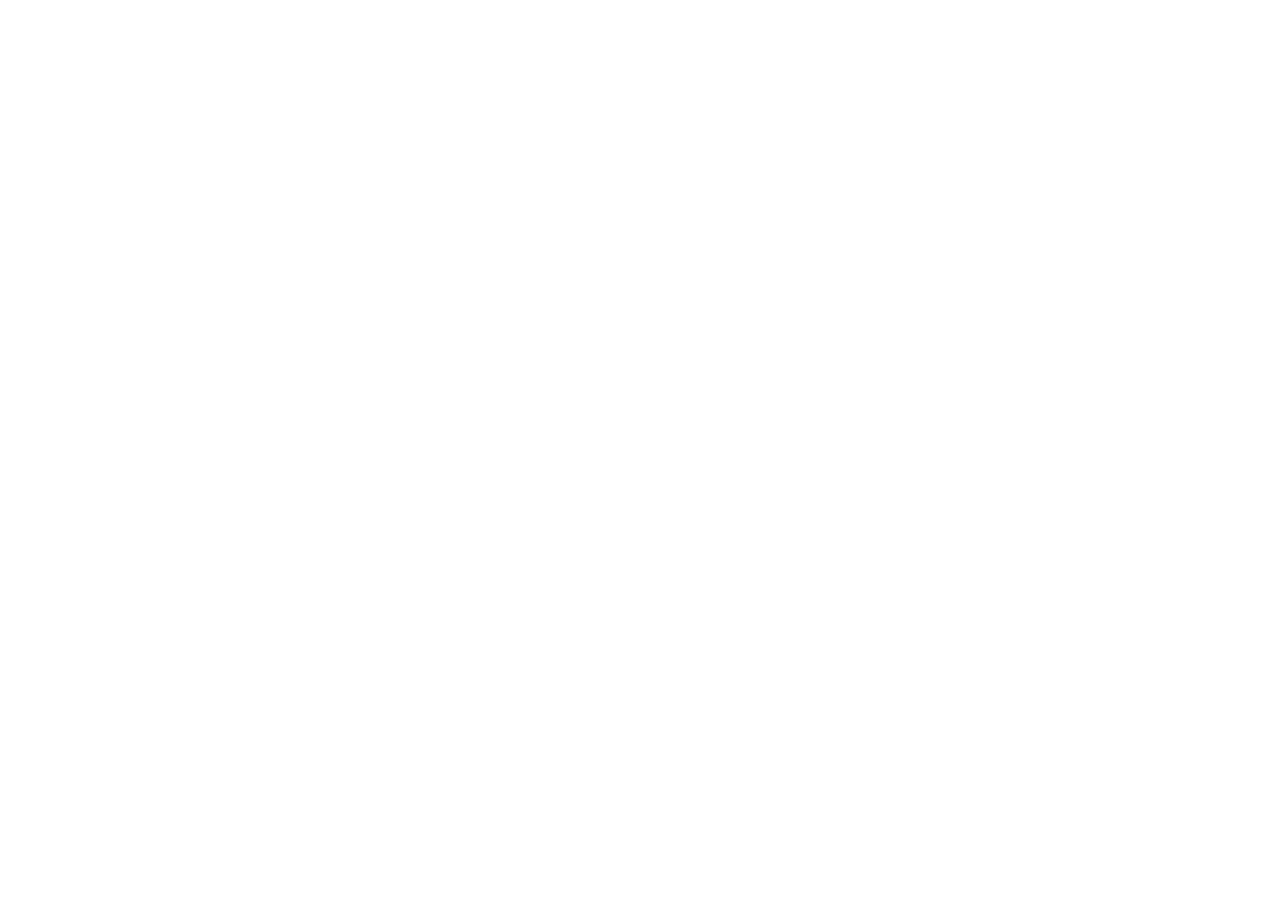
==== dashboard.html @ fde68d27 "Vendor folder added" ====
<!doctype html>
<html lang="en">

<head>
    <!-- Required meta tags -->
    <meta charset="utf-8">
    <meta name="viewport" content="width=device-width, initial-scale=1">

    <!-- Bootstrap CSS -->
    <link href="vendor/bootstrap/css/bootstrap.min.css" rel="stylesheet">

    <!-- Fontawesome -->
    <link rel="stylesheet" href="vendor/fontawesome/css/all.min.css" />

    <!-- Custom CSS -->
    <link rel="stylesheet" href="./assets/css/main.css">

    <title>Placement Tutor</title>
</head>

<body>
    <!-- Main -->

    <!-- Jquery -->
    <script src="vendor/jQuery/jquery.min.js"></script>

    <!-- Bootstrap -->
    <script src="vendor/bootstrap/js/bootstrap.bundle.min.js"></script>
</body>

</html>
---- assets/css/main.css ----
@import url(./utils.css);
@import url(./style.css);
@import url(./responsive.css);
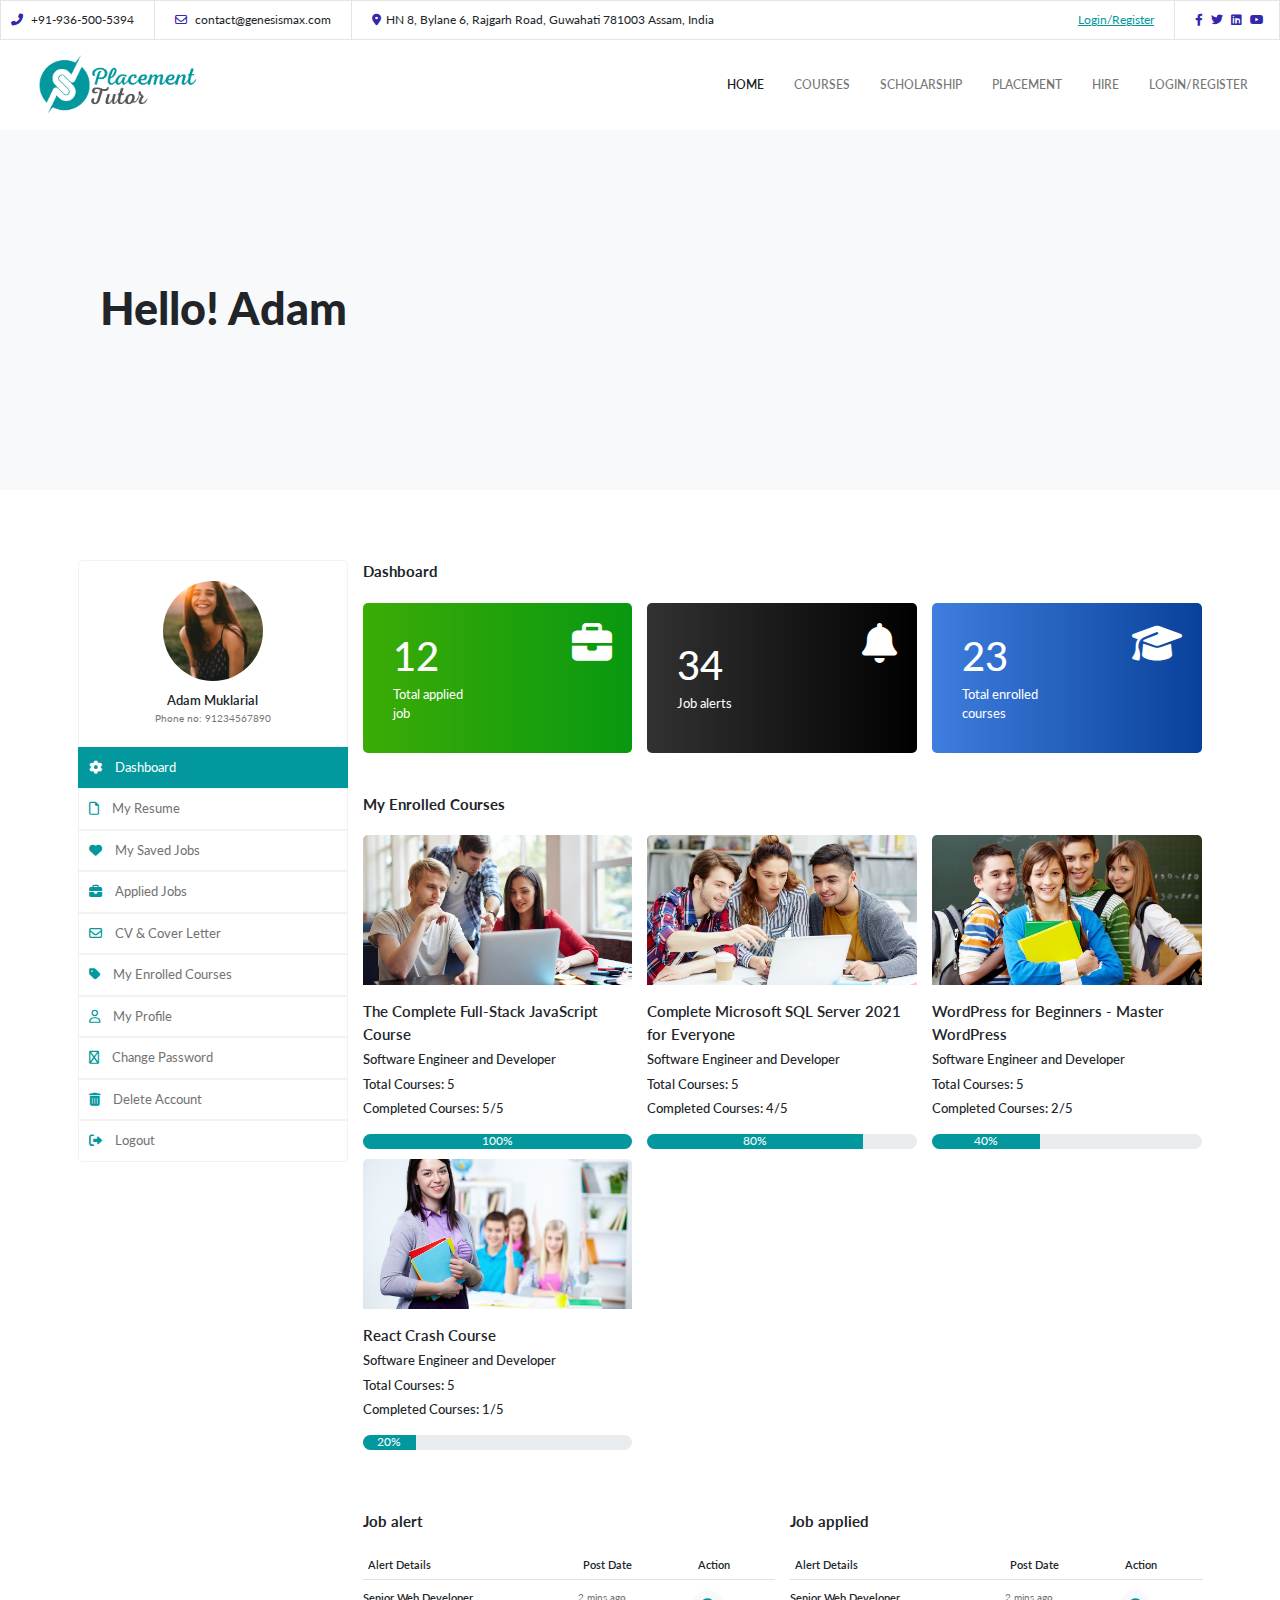
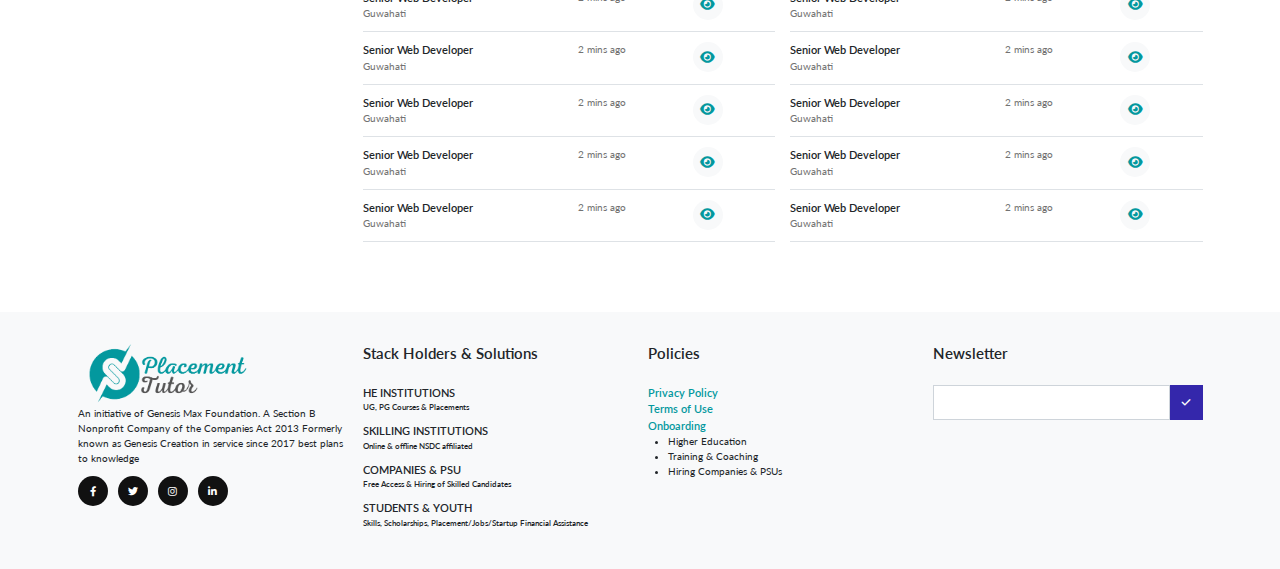
==== commit b422d547: "Dashboard page" ====
--- a/dashboard.html
+++ b/dashboard.html
@@ -19,7 +19,532 @@
 </head>
 
 <body>
-    <!-- Main -->
+    <!-- =========================================== Header ======================================== -->
+    <section class="header">
+        <div class="header_inner_left">
+            <div class="header_inner_left_item">
+                <p><i class="fa-solid fa-phone-flip"></i> +91-936-500-5394</p>
+            </div>
+            <div class="header_inner_left_item">
+                <p><i class="fa-regular fa-envelope"></i> contact@genesismax.com</p>
+            </div>
+            <div class="header_inner_left_item">
+                <p><i class="fa-solid fa-location-dot"></i>HN 8, Bylane 6, Rajgarh Road, Guwahati 781003 Assam, India
+                </p>
+            </div>
+        </div>
+        <div class="header_inner_right">
+            <div class="header_inner_right_item d-md-none d-lg-block">
+                <a href="#">Login/Register</a>
+            </div>
+            <div class="header_inner_right_item">
+                <a href="#"><i class="fa-brands fa-facebook-f"></i></a>
+                <a href="#"><i class="fa-brands fa-twitter"></i></a>
+                <a href="#"><i class="fa-brands fa-linkedin"></i></a>
+                <a href="#"><i class="fa-brands fa-youtube"></i></a>
+            </div>
+        </div>
+    </section>
+
+
+    <!-- =========================================== Navbar ======================================== -->
+    <nav class="navbar navbar-expand-lg navbar-light">
+        <div class="container-fluid">
+            <a class="navbar-brand" href="#"><img src="./assets/img/logo/logo.png" alt="Logo" width="180"></a>
+            <button class="navbar-toggler" type="button" data-bs-toggle="collapse"
+                data-bs-target="#navbarSupportedContent" aria-controls="navbarSupportedContent" aria-expanded="false"
+                aria-label="Toggle navigation">
+                <span class="navbar-toggler-icon"></span>
+            </button>
+            <div class="collapse navbar-collapse" id="navbarSupportedContent">
+                <ul class="navbar-nav ms-auto mb-2 mb-lg-0">
+                    <li class="nav-item">
+                        <a class="nav-link active" aria-current="page" href="index.html">Home</a>
+                    </li>
+                    <li class="nav-item">
+                        <a class="nav-link" href="#">Courses</a>
+                    </li>
+                    <li class="nav-item">
+                        <a class="nav-link" href="#">Scholarship</a>
+                    </li>
+                    <li class="nav-item">
+                        <a class="nav-link" href="#">Placement</a>
+                    </li>
+                    <li class="nav-item">
+                        <a class="nav-link" href="#">Hire</a>
+                    </li>
+                    <li class="nav-item">
+                        <a class="nav-link" href="login.html">Login/Register</a>
+                    </li>
+                </ul>
+            </div>
+        </div>
+    </nav>
+
+
+    <!-- =========================================== Page Header ======================================== -->
+    <section class="page-header">
+        <h1 class="welcome-text">Hello! Adam</h1>
+    </section>
+
+
+    <!-- =========================================== Main ======================================== -->
+    <section class="main">
+        <div class="container">
+            <div class="row">
+
+                <!-- =========================== Left sidebar =========================== -->
+                <div class="col-md-3">
+                    <div class="sidebar">
+                        <div class="profile-photo">
+                            <img src="assets/img/profile.webp" alt="Profile">
+                            <p class="user-name">Adam Muklarial</p>
+                            <p class="user-phone">Phone no: 91234567890</p>
+                        </div>
+
+                        <div class="page-links">
+                            <ul>
+                                <li class="active">
+                                    <i class="fa-solid fa-gear sidebar-menu-icon"></i>
+                                    <a href="dashboard.html">Dashboard</a>
+                                </li>
+
+                                <li class="">
+                                    <i class="fa-regular fa-file sidebar-menu-icon"></i>
+                                    <a href="#">My Resume</a>
+                                </li>
+
+                                <li class="">
+                                    <i class="fa-solid fa-heart sidebar-menu-icon"></i>
+                                    <a href="#">My Saved Jobs</a>
+                                </li>
+
+                                <li class="">
+                                    <i class="fa-solid fa-briefcase sidebar-menu-icon"></i>
+                                    <a href="#">Applied Jobs</a>
+                                </li>
+
+
+                                <li class="">
+                                    <i class="fa-regular fa-envelope sidebar-menu-icon"></i>
+                                    <a href="#">CV & Cover Letter</a>
+                                </li>
+
+
+                                <li class="">
+                                    <i class="fa-solid fa-tag sidebar-menu-icon"></i>
+                                    <a href="#">My Enrolled Courses</a>
+                                </li>
+
+
+                                <li class="">
+                                    <i class="fa-regular fa-user sidebar-menu-icon"></i>
+                                    <a href="#">My Profile</a>
+                                </li>
+
+
+                                <li class="">
+                                    <i class="fa-regular fa-lock sidebar-menu-icon"></i>
+                                    <a href="#">Change Password</a>
+                                </li>
+
+
+                                <li class="">
+                                    <i class="fa-solid fa-trash-can sidebar-menu-icon"></i>
+                                    <a href="#">Delete Account</a>
+                                </li>
+
+
+                                <li class="">
+                                    <i class="fa-solid fa-right-from-bracket sidebar-menu-icon"></i>
+                                    <a href="#">Logout</a>
+                                </li>
+                            </ul>
+                        </div>
+                    </div>
+                </div>
+                <!-- =========================== Left sidebar ends =========================== -->
+
+                <!-- ================================== Right section ================================== -->
+                <div class="col-md-9">
+                    <!-- ================================ Boxes ================================ -->
+                    <div class="boxes">
+                        <p class="page-section-title">Dashboard</p>
+
+                        <div class="row">
+                            <div class="col-md-4 mb-3 box">
+                                <div class="box-inner">
+                                    <h2 class="box-total">12</h2>
+                                    <p class="box-text">Total applied <br> job</p>
+                                    <i class="fa-solid fa-briefcase box-icon"></i>
+                                </div>
+                            </div>
+
+                            <div class="col-md-4 mb-3 box">
+                                <div class="box-inner">
+                                    <h2 class="box-total">34</h2>
+                                    <p class="box-text">Job alerts</p>
+                                    <i class="fa-solid fa-bell box-icon"></i>
+                                </div>
+                            </div>
+
+                            <div class="col-md-4 mb-3 box">
+                                <div class="box-inner">
+                                    <h2 class="box-total">23</h2>
+                                    <p class="box-text">Total enrolled <br> courses</p>
+                                    <i class="fa-solid fa-graduation-cap box-icon"></i>
+                                </div>
+                            </div>
+                        </div>
+                    </div>
+                    <!-- ================================ Boxes ends ================================ -->
+
+                    <!-- ================================ My enrolled courses ================================ -->
+                    <div class="enrolled-courses mt-5">
+                        <p class="page-section-title">My Enrolled Courses</p>
+
+                        <div class="row">
+                            <div class="col-md-4 mb-3">
+                                <div class="enrolled-course-single">
+                                    <img src="assets/img/course-1.jpg" alt="Enrolled course">
+                                    <p class="course-title mt-4">The Complete Full-Stack JavaScript Course</p>
+                                    <p class="course-detail mt-2">Software Engineer and Developer</p>
+                                    <p class="course-detail mt-2">Total Courses: 5</p>
+                                    <p class="course-detail mt-2">Completed Courses: 5/5</p>
+                                    <p class="course-detail mt-4">
+                                        <div class="progress">
+                                            <div class="progress-bar" role="progressbar" style="width: 100%"
+                                                aria-valuenow="" aria-valuemin="" aria-valuemax="100">100%
+                                            </div>
+                                        </div>
+                                    </p>
+                                </div>
+                            </div>
+
+                            <div class="col-md-4 mb-3">
+                                <div class="enrolled-course-single">
+                                    <img src="assets/img/course-2.jpg" alt="Enrolled course">
+                                    <p class="course-title mt-4">Complete Microsoft SQL Server 2021 for Everyone</p>
+                                    <p class="course-detail mt-2">Software Engineer and Developer</p>
+                                    <p class="course-detail mt-2">Total Courses: 5</p>
+                                    <p class="course-detail mt-2">Completed Courses: 4/5</p>
+                                    <p class="course-detail mt-4">
+                                        <div class="progress">
+                                            <div class="progress-bar" role="progressbar" style="width: 80%"
+                                                aria-valuenow="" aria-valuemin="" aria-valuemax="100">80%
+                                            </div>
+                                        </div>
+                                    </p>
+                                </div>
+                            </div>
+
+                            <div class="col-md-4 mb-3">
+                                <div class="enrolled-course-single">
+                                    <img src="assets/img/course-3.jpg" alt="Enrolled course">
+                                    <p class="course-title mt-4">WordPress for Beginners - Master WordPress</p>
+                                    <p class="course-detail mt-2">Software Engineer and Developer</p>
+                                    <p class="course-detail mt-2">Total Courses: 5</p>
+                                    <p class="course-detail mt-2">Completed Courses: 2/5</p>
+                                    <p class="course-detail mt-4">
+                                        <div class="progress">
+                                            <div class="progress-bar" role="progressbar" style="width: 40%"
+                                                aria-valuenow="" aria-valuemin="" aria-valuemax="100">40%
+                                            </div>
+                                        </div>
+                                    </p>
+                                </div>
+                            </div>
+
+                            <div class="col-md-4 mb-3">
+                                <div class="enrolled-course-single">
+                                    <img src="assets/img/course-4.jpg" alt="Enrolled course">
+                                    <p class="course-title mt-4">React Crash Course</p>
+                                    <p class="course-detail mt-2">Software Engineer and Developer</p>
+                                    <p class="course-detail mt-2">Total Courses: 5</p>
+                                    <p class="course-detail mt-2">Completed Courses: 1/5</p>
+                                    <p class="course-detail mt-4">
+                                        <div class="progress">
+                                            <div class="progress-bar" role="progressbar" style="width: 20%"
+                                                aria-valuenow="" aria-valuemin="" aria-valuemax="100">20%
+                                            </div>
+                                        </div>
+                                    </p>
+                                </div>
+                            </div>
+
+                        </div>
+                    </div>
+                    <!-- ================================ My enrolled courses ends ================================ -->
+
+                    <!-- ================================ Jobs ================================ -->
+                    <div class="jobs">
+                        <div class="row">
+                            <!-- ================================ Job alert ================================ -->
+                            <div class="col-md-6 mb-3">
+                                <div class="job-alert">
+                                    <p class="page-section-title">Job alert</p>
+
+                                    <table class="table job-alert-table">
+                                        <thead>
+                                            <tr>
+                                                <th>
+                                                    <p class="table-head">Alert Details</p>
+                                                </th>
+                                                <th>
+                                                    <p class="table-head">Post Date</p>
+                                                </th>
+                                                <th>
+                                                    <p class="table-head">Action</p>
+                                                </th>
+                                            </tr>
+                                        </thead>
+                                        <tbody>
+                                            <tr>
+                                                <td>
+                                                    <p class="job-title">Senior Web Developer</p>
+                                                    <p class="job-location">Guwahati</p>
+                                                </td>
+                                                <td>
+                                                    <p class="job-post-time">2 mins ago</p>
+                                                </td>
+                                                <td>
+                                                    <p class="view-icon bg-light"><i class="fa-solid fa-eye"></i></p>
+                                                </td>
+                                            </tr>
+
+                                            <tr>
+                                                <td>
+                                                    <p class="job-title">Senior Web Developer</p>
+                                                    <p class="job-location">Guwahati</p>
+                                                </td>
+                                                <td>
+                                                    <p class="job-post-time">2 mins ago</p>
+                                                </td>
+                                                <td>
+                                                    <p class="view-icon bg-light"><i class="fa-solid fa-eye"></i></p>
+                                                </td>
+                                            </tr>
+
+                                            <tr>
+                                                <td>
+                                                    <p class="job-title">Senior Web Developer</p>
+                                                    <p class="job-location">Guwahati</p>
+                                                </td>
+                                                <td>
+                                                    <p class="job-post-time">2 mins ago</p>
+                                                </td>
+                                                <td>
+                                                    <p class="view-icon bg-light"><i class="fa-solid fa-eye"></i></p>
+                                                </td>
+                                            </tr>
+
+                                            <tr>
+                                                <td>
+                                                    <p class="job-title">Senior Web Developer</p>
+                                                    <p class="job-location">Guwahati</p>
+                                                </td>
+                                                <td>
+                                                    <p class="job-post-time">2 mins ago</p>
+                                                </td>
+                                                <td>
+                                                    <p class="view-icon bg-light"><i class="fa-solid fa-eye"></i></p>
+                                                </td>
+                                            </tr>
+
+                                            <tr>
+                                                <td>
+                                                    <p class="job-title">Senior Web Developer</p>
+                                                    <p class="job-location">Guwahati</p>
+                                                </td>
+                                                <td>
+                                                    <p class="job-post-time">2 mins ago</p>
+                                                </td>
+                                                <td>
+                                                    <p class="view-icon bg-light"><i class="fa-solid fa-eye"></i></p>
+                                                </td>
+                                            </tr>
+                                        </tbody>
+                                    </table>
+                                </div>
+                            </div>
+                            <!-- ================================ Jobalert ends ================================ -->
+
+                            <!-- ================================ Job applied ================================ -->
+                            <div class="col-md-6 mb-3">
+                                <div class="job-applied">
+                                    <p class="page-section-title">Job applied</p>
+
+                                    <table class="table job-applied-table">
+                                        <thead>
+                                            <tr>
+                                                <th>
+                                                    <p class="table-head">Alert Details</p>
+                                                </th>
+                                                <th>
+                                                    <p class="table-head">Post Date</p>
+                                                </th>
+                                                <th>
+                                                    <p class="table-head">Action</p>
+                                                </th>
+                                            </tr>
+                                        </thead>
+                                        <tbody>
+                                            <tr>
+                                                <td>
+                                                    <p class="job-title">Senior Web Developer</p>
+                                                    <p class="job-location">Guwahati</p>
+                                                </td>
+                                                <td>
+                                                    <p class="job-post-time">2 mins ago</p>
+                                                </td>
+                                                <td>
+                                                    <p class="view-icon bg-light"><i class="fa-solid fa-eye"></i></p>
+                                                </td>
+                                            </tr>
+
+                                            <tr>
+                                                <td>
+                                                    <p class="job-title">Senior Web Developer</p>
+                                                    <p class="job-location">Guwahati</p>
+                                                </td>
+                                                <td>
+                                                    <p class="job-post-time">2 mins ago</p>
+                                                </td>
+                                                <td>
+                                                    <p class="view-icon bg-light"><i class="fa-solid fa-eye"></i></p>
+                                                </td>
+                                            </tr>
+
+                                            <tr>
+                                                <td>
+                                                    <p class="job-title">Senior Web Developer</p>
+                                                    <p class="job-location">Guwahati</p>
+                                                </td>
+                                                <td>
+                                                    <p class="job-post-time">2 mins ago</p>
+                                                </td>
+                                                <td>
+                                                    <p class="view-icon bg-light"><i class="fa-solid fa-eye"></i></p>
+                                                </td>
+                                            </tr>
+
+                                            <tr>
+                                                <td>
+                                                    <p class="job-title">Senior Web Developer</p>
+                                                    <p class="job-location">Guwahati</p>
+                                                </td>
+                                                <td>
+                                                    <p class="job-post-time">2 mins ago</p>
+                                                </td>
+                                                <td>
+                                                    <p class="view-icon bg-light"><i class="fa-solid fa-eye"></i></p>
+                                                </td>
+                                            </tr>
+
+                                            <tr>
+                                                <td>
+                                                    <p class="job-title">Senior Web Developer</p>
+                                                    <p class="job-location">Guwahati</p>
+                                                </td>
+                                                <td>
+                                                    <p class="job-post-time">2 mins ago</p>
+                                                </td>
+                                                <td>
+                                                    <p class="view-icon bg-light"><i class="fa-solid fa-eye"></i></p>
+                                                </td>
+                                            </tr>
+                                        </tbody>
+                                    </table>
+                                </div>
+                            </div>
+                            <!-- ================================ Job applied ends ================================ -->
+                        </div>
+                    </div>
+
+                    <!-- ================================ Jobs end ================================ -->
+                </div>
+                <!-- ================================== Right section ends ================================== -->
+            </div>
+        </div>
+    </section>
+
+    <!-- =========================================== Footer ======================================== -->
+    <section class="footer bg-light py-5">
+        <div class="container">
+            <div class="row">
+                <!-- Footer widget 1 -->
+                <div class="col-lg-3 col-md-6 col-sm-12 mb-5 mb-lg-0">
+                    <!-- Logo -->
+                    <img src="./assets/img/logo/logo.png" alt="Placement tutor" width="180">
+                    <p>An initiative of Genesis Max Foundation. A Section B Nonprofit Company of the Companies Act 2013
+                        Formerly known as Genesis Creation in service since 2017 best plans to knowledge</p>
+                    <ul class="footer_social_ul">
+                        <li>
+                            <a href="#"><i class="fa-brands fa-facebook-f"></i></a>
+                        </li>
+                        <li>
+                            <a href="#"><i class="fa-brands fa-twitter"></i></a>
+                        </li>
+                        <li>
+                            <a href="#"><i class="fa-brands fa-instagram"></i></a>
+                        </li>
+                        <li>
+                            <a href="#"><i class="fa-brands fa-linkedin-in"></i></a>
+                        </li>
+                    </ul>
+                </div>
+
+                <!-- Footer widget 2 -->
+                <div class="col-lg-3 col-md-6 col-sm-12 mb-5 mb-lg-0">
+                    <p class="footer_header">Stack Holders & Solutions</p>
+
+                    <div class="footer_list_item">
+                        <p>HE INSTITUTIONS</p>
+                        <p>UG, PG Courses & Placements</p>
+                    </div>
+
+                    <div class="footer_list_item">
+                        <p>SKILLING INSTITUTIONS</p>
+                        <p>Online & offline NSDC affiliated</p>
+                    </div>
+
+                    <div class="footer_list_item">
+                        <p>COMPANIES & PSU</p>
+                        <p>Free Access & Hiring of Skilled Candidates</p>
+                    </div>
+
+                    <div class="footer_list_item">
+                        <p>STUDENTS & YOUTH</p>
+                        <p>Skills, Scholarships, Placement/Jobs/Startup Financial Assistance</p>
+                    </div>
+                </div>
+
+                <!-- Footer widget 3 -->
+                <div class="col-lg-3 col-md-6 col-sm-12 mb-5 mb-lg-0">
+                    <p class="footer_header">Policies</p>
+
+                    <p class="footer_link"><a href="#">Privacy Policy</a></p>
+                    <p class="footer_link"><a href="#">Terms of Use</a></p>
+                    <p class="footer_link"><a href="#">Onboarding</a></p>
+                    <ul>
+                        <li>Higher Education</li>
+                        <li>Training & Coaching</li>
+                        <li>Hiring Companies & PSUs</li>
+                    </ul>
+                </div>
+
+                <!-- Footer widget 4 -->
+                <div class="col-lg-3 col-md-6 col-sm-12 mb-5 mb-lg-0">
+                    <p class="footer_header">Newsletter</p>
+
+                    <form action="#" id="newsLetterForm">
+                        <input type="text" id="email" name="email" class="form-control">
+                        <button class="btn"><i class="fa-solid fa-check"></i></button>
+                    </form>
+                </div>
+            </div>
+        </div>
+    </section>
 
     <!-- Jquery -->
     <script src="vendor/jQuery/jquery.min.js"></script>
--- a/assets/css/main.css
+++ b/assets/css/main.css
@@ -1,3 +1,4 @@
 @import url(./utils.css);
 @import url(./style.css);
+@import url(./dashboard.css);
 @import url(./responsive.css);
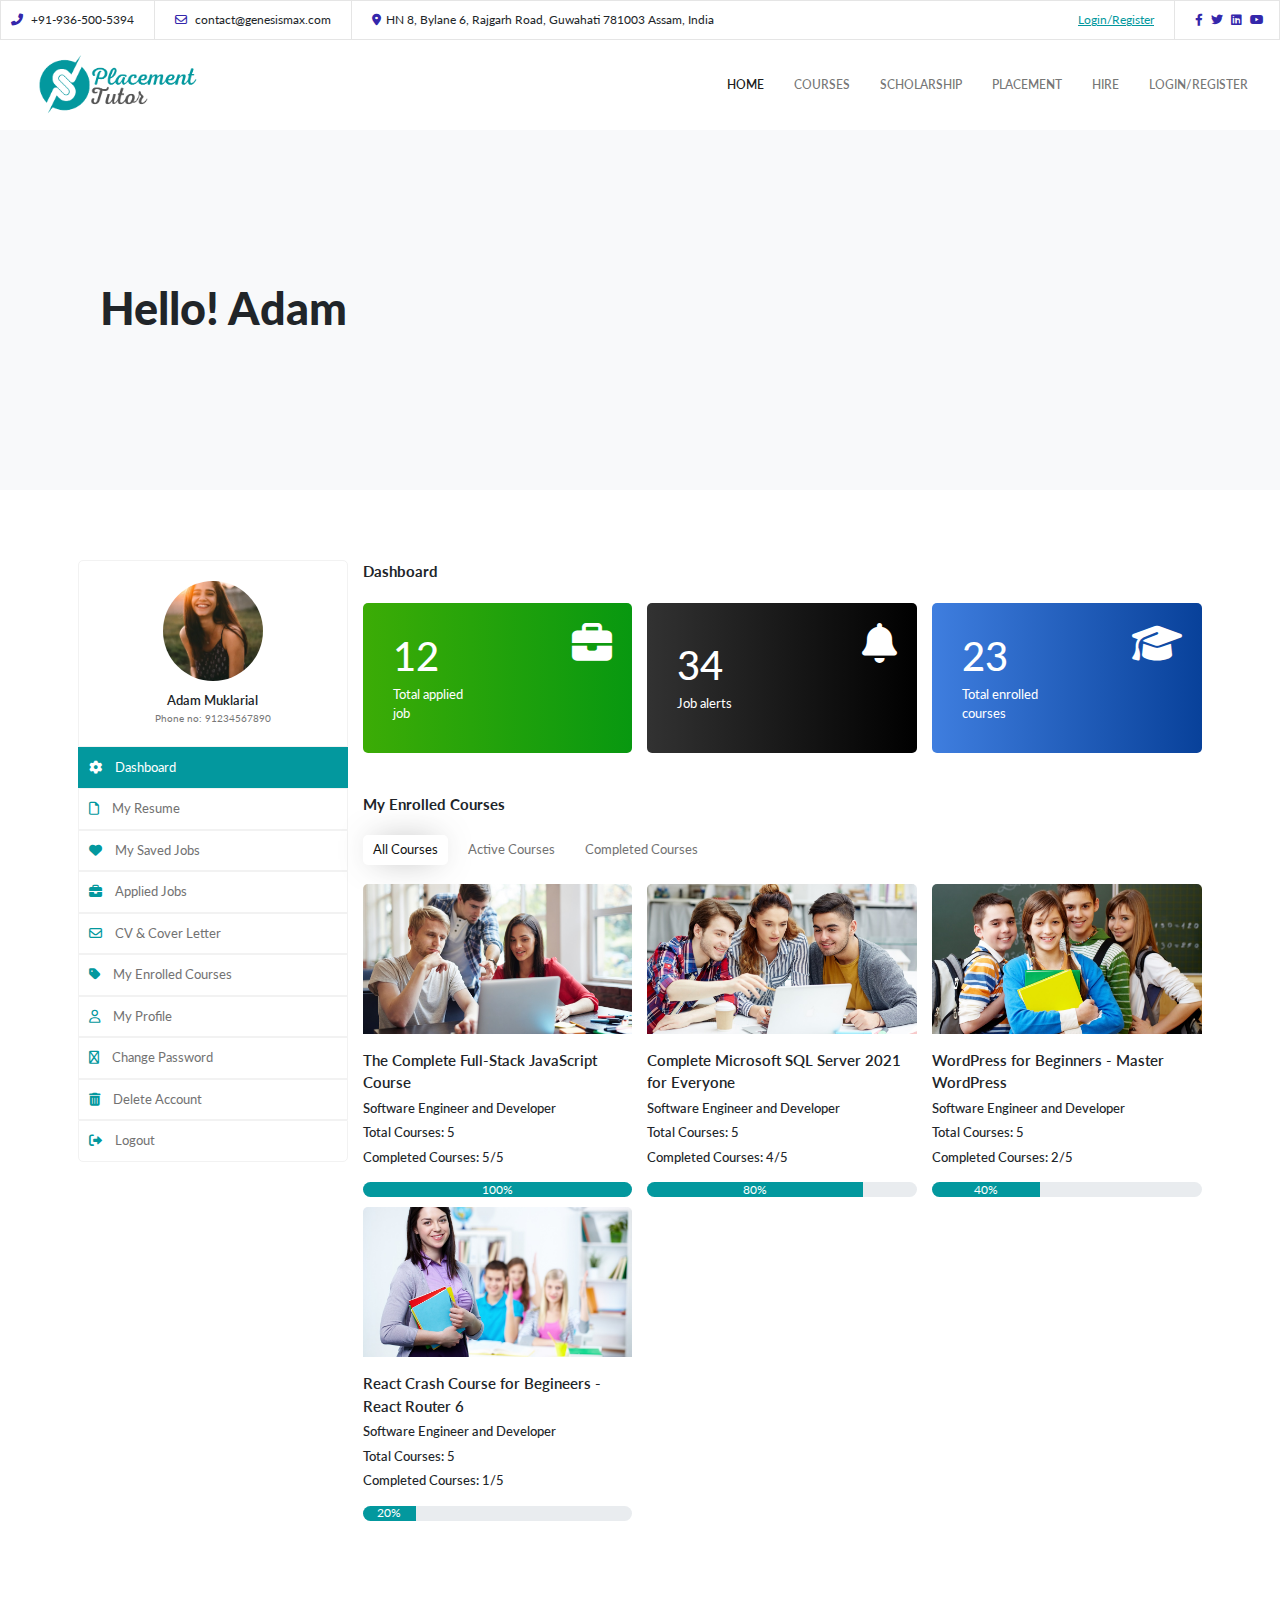
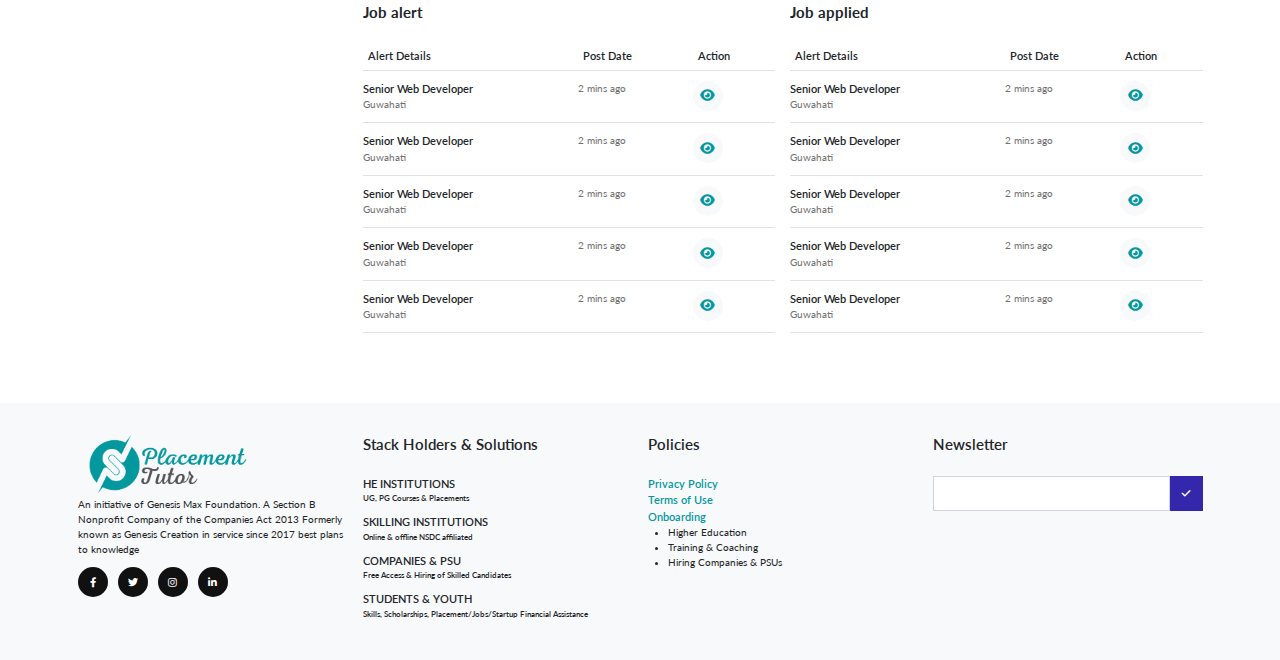
==== commit e96548e1: "Tabs added for course" ====
--- a/dashboard.html
+++ b/dashboard.html
@@ -203,76 +203,192 @@
                     <div class="enrolled-courses mt-5">
                         <p class="page-section-title">My Enrolled Courses</p>
 
-                        <div class="row">
-                            <div class="col-md-4 mb-3">
-                                <div class="enrolled-course-single">
-                                    <img src="assets/img/course-1.jpg" alt="Enrolled course">
-                                    <p class="course-title mt-4">The Complete Full-Stack JavaScript Course</p>
-                                    <p class="course-detail mt-2">Software Engineer and Developer</p>
-                                    <p class="course-detail mt-2">Total Courses: 5</p>
-                                    <p class="course-detail mt-2">Completed Courses: 5/5</p>
-                                    <p class="course-detail mt-4">
-                                        <div class="progress">
-                                            <div class="progress-bar" role="progressbar" style="width: 100%"
-                                                aria-valuenow="" aria-valuemin="" aria-valuemax="100">100%
-                                            </div>
-                                        </div>
-                                    </p>
-                                </div>
-                            </div>
-
-                            <div class="col-md-4 mb-3">
-                                <div class="enrolled-course-single">
-                                    <img src="assets/img/course-2.jpg" alt="Enrolled course">
-                                    <p class="course-title mt-4">Complete Microsoft SQL Server 2021 for Everyone</p>
-                                    <p class="course-detail mt-2">Software Engineer and Developer</p>
-                                    <p class="course-detail mt-2">Total Courses: 5</p>
-                                    <p class="course-detail mt-2">Completed Courses: 4/5</p>
-                                    <p class="course-detail mt-4">
-                                        <div class="progress">
-                                            <div class="progress-bar" role="progressbar" style="width: 80%"
-                                                aria-valuenow="" aria-valuemin="" aria-valuemax="100">80%
-                                            </div>
-                                        </div>
-                                    </p>
-                                </div>
-                            </div>
-
-                            <div class="col-md-4 mb-3">
-                                <div class="enrolled-course-single">
-                                    <img src="assets/img/course-3.jpg" alt="Enrolled course">
-                                    <p class="course-title mt-4">WordPress for Beginners - Master WordPress</p>
-                                    <p class="course-detail mt-2">Software Engineer and Developer</p>
-                                    <p class="course-detail mt-2">Total Courses: 5</p>
-                                    <p class="course-detail mt-2">Completed Courses: 2/5</p>
-                                    <p class="course-detail mt-4">
-                                        <div class="progress">
-                                            <div class="progress-bar" role="progressbar" style="width: 40%"
-                                                aria-valuenow="" aria-valuemin="" aria-valuemax="100">40%
-                                            </div>
-                                        </div>
-                                    </p>
-                                </div>
-                            </div>
-
-                            <div class="col-md-4 mb-3">
-                                <div class="enrolled-course-single">
-                                    <img src="assets/img/course-4.jpg" alt="Enrolled course">
-                                    <p class="course-title mt-4">React Crash Course</p>
-                                    <p class="course-detail mt-2">Software Engineer and Developer</p>
-                                    <p class="course-detail mt-2">Total Courses: 5</p>
-                                    <p class="course-detail mt-2">Completed Courses: 1/5</p>
-                                    <p class="course-detail mt-4">
-                                        <div class="progress">
-                                            <div class="progress-bar" role="progressbar" style="width: 20%"
-                                                aria-valuenow="" aria-valuemin="" aria-valuemax="100">20%
-                                            </div>
-                                        </div>
-                                    </p>
-                                </div>
-                            </div>
-
+                        <!-- =============================== Tabs ==================================== -->
+                        <ul class="nav nav-tabs border-0" id="enrolled-courses-tablist" role="tablist">
+                            <li class="nav-item" role="presentation">
+                                <button class="nav-link active" id="all-courses-tab" data-bs-toggle="tab"
+                                    data-bs-target="#all-courses-tab-pane" type="button" role="tab"
+                                    aria-controls="all-courses-tab-pane" aria-selected="true">All Courses</button>
+                            </li>
+                            <li class="nav-item" role="presentation">
+                                <button class="nav-link" id="active-courses-tab" data-bs-toggle="tab"
+                                    data-bs-target="#active-courses-tab-pane" type="button" role="tab"
+                                    aria-controls="active-courses-tab-pane" aria-selected="false">Active
+                                    Courses</button>
+                            </li>
+                            <li class="nav-item" role="presentation">
+                                <button class="nav-link" id="completed-courses-tab" data-bs-toggle="tab"
+                                    data-bs-target="#completed-courses-tab-pane" type="button" role="tab"
+                                    aria-controls="completed-courses-tab-pane" aria-selected="false">Completed
+                                    Courses</button>
+                            </li>
+                        </ul>
+                        <div class="tab-content" id="enrolled-courses-tabcontent">
+                            <!-- =================== All courses tab content ======================= -->
+                            <div class="tab-pane fade show active" id="all-courses-tab-pane" role="tabpanel"
+                                aria-labelledby="home-tab" tabindex="0">
+                                <div class="row">
+                                    <div class="col-md-4 mb-3">
+                                        <div class="enrolled-course-single">
+                                            <img src="assets/img/course-1.jpg" alt="Enrolled course">
+                                            <p class="course-title mt-4">The Complete Full-Stack JavaScript Course</p>
+                                            <p class="course-detail mt-2">Software Engineer and Developer</p>
+                                            <p class="course-detail mt-2">Total Courses: 5</p>
+                                            <p class="course-detail mt-2">Completed Courses: 5/5</p>
+                                            <p class="course-detail mt-4">
+                                                <div class="progress">
+                                                    <div class="progress-bar" role="progressbar" style="width: 100%"
+                                                        aria-valuenow="" aria-valuemin="" aria-valuemax="100">100%
+                                                    </div>
+                                                </div>
+                                            </p>
+                                        </div>
+                                    </div>
+
+                                    <div class="col-md-4 mb-3">
+                                        <div class="enrolled-course-single">
+                                            <img src="assets/img/course-2.jpg" alt="Enrolled course">
+                                            <p class="course-title mt-4">Complete Microsoft SQL Server 2021 for Everyone
+                                            </p>
+                                            <p class="course-detail mt-2">Software Engineer and Developer</p>
+                                            <p class="course-detail mt-2">Total Courses: 5</p>
+                                            <p class="course-detail mt-2">Completed Courses: 4/5</p>
+                                            <p class="course-detail mt-4">
+                                                <div class="progress">
+                                                    <div class="progress-bar" role="progressbar" style="width: 80%"
+                                                        aria-valuenow="" aria-valuemin="" aria-valuemax="100">80%
+                                                    </div>
+                                                </div>
+                                            </p>
+                                        </div>
+                                    </div>
+
+                                    <div class="col-md-4 mb-3">
+                                        <div class="enrolled-course-single">
+                                            <img src="assets/img/course-3.jpg" alt="Enrolled course">
+                                            <p class="course-title mt-4">WordPress for Beginners - Master WordPress</p>
+                                            <p class="course-detail mt-2">Software Engineer and Developer</p>
+                                            <p class="course-detail mt-2">Total Courses: 5</p>
+                                            <p class="course-detail mt-2">Completed Courses: 2/5</p>
+                                            <p class="course-detail mt-4">
+                                                <div class="progress">
+                                                    <div class="progress-bar" role="progressbar" style="width: 40%"
+                                                        aria-valuenow="" aria-valuemin="" aria-valuemax="100">40%
+                                                    </div>
+                                                </div>
+                                            </p>
+                                        </div>
+                                    </div>
+
+                                    <div class="col-md-4 mb-3">
+                                        <div class="enrolled-course-single">
+                                            <img src="assets/img/course-4.jpg" alt="Enrolled course">
+                                            <p class="course-title mt-4">React Crash Course for Begineers - React Router
+                                                6</p>
+                                            <p class="course-detail mt-2">Software Engineer and Developer</p>
+                                            <p class="course-detail mt-2">Total Courses: 5</p>
+                                            <p class="course-detail mt-2">Completed Courses: 1/5</p>
+                                            <p class="course-detail mt-4">
+                                                <div class="progress">
+                                                    <div class="progress-bar" role="progressbar" style="width: 20%"
+                                                        aria-valuenow="" aria-valuemin="" aria-valuemax="100">20%
+                                                    </div>
+                                                </div>
+                                            </p>
+                                        </div>
+                                    </div>
+
+                                </div>
+                            </div>
+                            <!-- =================== All courses tab content ends ======================= -->
+
+                            <!-- =================== Active courses tab content ======================= -->
+                            <div class="tab-pane fade" id="active-courses-tab-pane" role="tabpanel"
+                                aria-labelledby="profile-tab" tabindex="0">
+                                <div class="row">
+                                    <div class="col-md-4 mb-3">
+                                        <div class="enrolled-course-single">
+                                            <img src="assets/img/course-2.jpg" alt="Enrolled course">
+                                            <p class="course-title mt-4">Complete Microsoft SQL Server 2021 for Everyone
+                                            </p>
+                                            <p class="course-detail mt-2">Software Engineer and Developer</p>
+                                            <p class="course-detail mt-2">Total Courses: 5</p>
+                                            <p class="course-detail mt-2">Completed Courses: 4/5</p>
+                                            <p class="course-detail mt-4">
+                                                <div class="progress">
+                                                    <div class="progress-bar" role="progressbar" style="width: 80%"
+                                                        aria-valuenow="" aria-valuemin="" aria-valuemax="100">80%
+                                                    </div>
+                                                </div>
+                                            </p>
+                                        </div>
+                                    </div>
+
+                                    <div class="col-md-4 mb-3">
+                                        <div class="enrolled-course-single">
+                                            <img src="assets/img/course-3.jpg" alt="Enrolled course">
+                                            <p class="course-title mt-4">WordPress for Beginners - Master WordPress</p>
+                                            <p class="course-detail mt-2">Software Engineer and Developer</p>
+                                            <p class="course-detail mt-2">Total Courses: 5</p>
+                                            <p class="course-detail mt-2">Completed Courses: 2/5</p>
+                                            <p class="course-detail mt-4">
+                                                <div class="progress">
+                                                    <div class="progress-bar" role="progressbar" style="width: 40%"
+                                                        aria-valuenow="" aria-valuemin="" aria-valuemax="100">40%
+                                                    </div>
+                                                </div>
+                                            </p>
+                                        </div>
+                                    </div>
+
+                                    <div class="col-md-4 mb-3">
+                                        <div class="enrolled-course-single">
+                                            <img src="assets/img/course-4.jpg" alt="Enrolled course">
+                                            <p class="course-title mt-4">React Crash Course for Begineers - React Router
+                                                6</p>
+                                            <p class="course-detail mt-2">Software Engineer and Developer</p>
+                                            <p class="course-detail mt-2">Total Courses: 5</p>
+                                            <p class="course-detail mt-2">Completed Courses: 1/5</p>
+                                            <p class="course-detail mt-4">
+                                                <div class="progress">
+                                                    <div class="progress-bar" role="progressbar" style="width: 20%"
+                                                        aria-valuenow="" aria-valuemin="" aria-valuemax="100">20%
+                                                    </div>
+                                                </div>
+                                            </p>
+                                        </div>
+                                    </div>
+                                </div>
+                            </div>
+                            <!-- =================== Active courses tab content ends ======================= -->
+
+                            <!-- =================== Completed courses tab content ======================= -->
+                            <div class="tab-pane fade" id="completed-courses-tab-pane" role="tabpanel"
+                                aria-labelledby="contact-tab" tabindex="0">
+                                <div class="row">
+                                    <div class="col-md-4 mb-3">
+                                        <div class="enrolled-course-single">
+                                            <img src="assets/img/course-1.jpg" alt="Enrolled course">
+                                            <p class="course-title mt-4">The Complete Full-Stack JavaScript Course</p>
+                                            <p class="course-detail mt-2">Software Engineer and Developer</p>
+                                            <p class="course-detail mt-2">Total Courses: 5</p>
+                                            <p class="course-detail mt-2">Completed Courses: 5/5</p>
+                                            <p class="course-detail mt-4">
+                                                <div class="progress">
+                                                    <div class="progress-bar" role="progressbar" style="width: 100%"
+                                                        aria-valuenow="" aria-valuemin="" aria-valuemax="100">100%
+                                                    </div>
+                                                </div>
+                                            </p>
+                                        </div>
+                                    </div>
+
+                                </div>
+                            </div>
+                            <!-- =================== Completed courses tab content ends ======================= -->
                         </div>
+                        <!-- =============================== Tabs end ==================================== -->
+
                     </div>
                     <!-- ================================ My enrolled courses ends ================================ -->
 
